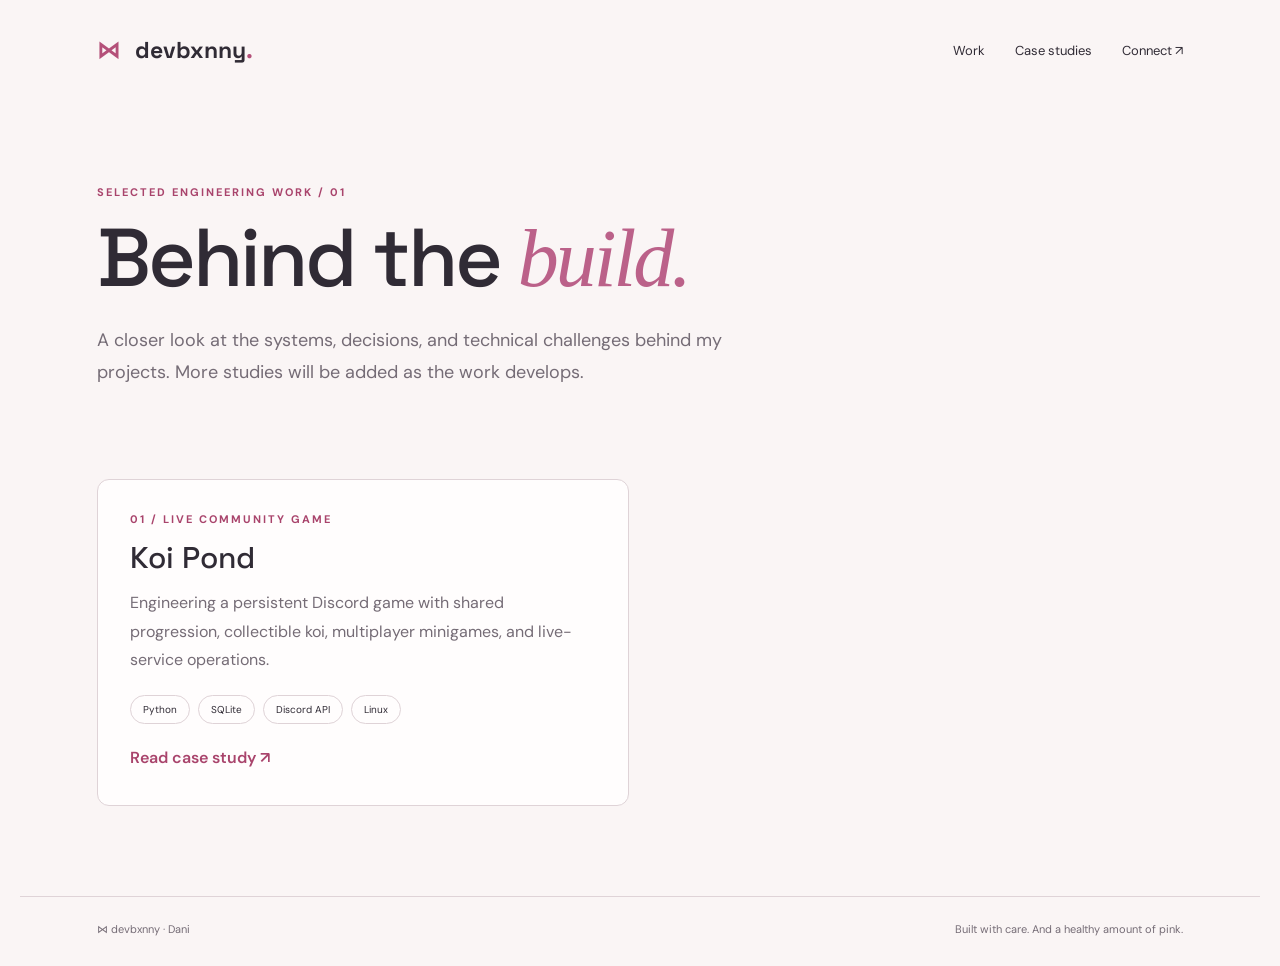
==== studies/index.html @ 96ceda7b "Add files via upload" ====
<!doctype html>
<html lang="en"><head><meta charset="utf-8"><meta name="viewport" content="width=device-width,initial-scale=1"><meta name="description" content="Technical case studies and game development projects by devbxnny"><title>Case Studies · devbxnny</title><link rel="stylesheet" href="../styles.css"></head><body><nav><a class="brand" href="../index.html"><span class="bow">⋈</span> devbxnny<span style="color:#b45079">.</span></a><div class="links"><a href="../index.html#work">Work</a><a href="index.html">Case studies</a><a href="../index.html#contact">Connect ↗</a></div></nav><main><header class="study-hero"><div class="study-eyebrow">Selected engineering work / 01</div><h1>Behind the <em>build.</em></h1><p>A closer look at the systems, decisions, and technical challenges behind my projects. More studies will be added as the work develops.</p></header><section class="study-grid" aria-label="Case studies"><article class="study-card"><div class="study-eyebrow">01 / Live community game</div><h2>Koi Pond</h2><p>Engineering a persistent Discord game with shared progression, collectible koi, multiplayer minigames, and live-service operations.</p><div class="tags"><span>Python</span><span>SQLite</span><span>Discord API</span><span>Linux</span></div><p><a href="koi-pond.html">Read case study ↗</a></p></article></section></main><footer><span>⋈ devbxnny · Dani</span><span>Built with care. And a healthy amount of pink.</span></footer></body></html>
---- styles.css ----
@import url('https://fonts.googleapis.com/css2?family=DM+Sans:wght@400;500;600;700&family=Space+Grotesk:wght@400;500;600;700&display=swap');
:root {
  --bg:#faf5f5;
  --ink:#302b35;
  --pink:#e895b5;
  --line:#dfd3d7;
  --muted:#756c76
}

* {
  box-sizing:border-box
}

html {
  scroll-behavior:smooth
}

body {
  margin:0;
  background:var(--bg);
  color:var(--ink);
  font-family:'DM Sans',sans-serif
}

a {
  color:inherit;
  text-decoration:none
}

button {
  font:inherit
}

nav,main,footer {
  max-width:1240px;
  margin:auto;
  padding:0 6%
}

nav {
  height:100px;
  display:flex;
  align-items:center;
  justify-content:space-between
}

.brand {
  font-family:'Space Grotesk',sans-serif;
  font-weight:700;
  font-size:23px
}

.bow {
  color:#b45079;
  margin-right:9px
}

nav .links {
  display:flex;
  gap:30px;
  font-size:13px
}

nav a:hover {
  color:#a9446c
}

.hero {
  padding:75px 0 95px;
  position:relative
}

.eyebrow {
  text-transform:uppercase;
  letter-spacing:2px;
  font-size:11px;
  font-weight:700;
  color:#946078;
  display:flex;
  align-items:center;
  gap:10px
}

.dot {
  width:7px;
  height:7px;
  background:#bd6b8d;
  border-radius:50%
}

h1,h2,h3 {
  font-family:'Space Grotesk',sans-serif
}

h1 {
  font-size:clamp(54px,7vw,92px);
  font-weight:500;
  line-height:1.05;
  letter-spacing:-5px;
  margin:28px 0;
  max-width:850px
}

h1 em {
  font-family:Georgia,serif;
  color:#bb6189;
  font-weight:400
}

.intro {
  max-width:500px;
  color:var(--muted);
  font-size:17px;
  line-height:1.8
}

.actions {
  display:flex;
  gap:25px;
  align-items:center;
  margin-top:34px
}

.button {
  background:var(--ink);
  color:white;
  padding:15px 24px;
  border-radius:5px;
  font-size:13px
}

.textlink {
  font-size:13px;
  border-bottom:1px solid var(--line);
  padding:10px 0
}

.hero-index {
  position:absolute;
  right:0;
  bottom:96px;
  font-size:11px;
  color:var(--muted);
  writing-mode:vertical-rl;
  letter-spacing:2px
}

.section-top {
  border-top:1px solid var(--line);
  padding-top:25px;
  display:flex;
  align-items:baseline;
  justify-content:space-between;
  margin-bottom:30px
}

.section-top h2 {
  font-size:26px;
  font-weight:500;
  margin:0;
  letter-spacing:-1px
}

.section-top span {
  font-size:11px;
  color:var(--muted)
}

.project {
  display:grid;
  grid-template-columns:1.2fr 1fr;
  gap:55px;
  align-items:center;
  margin-bottom:70px
}

.art {
  height:360px;
  background:#efc5d6;
  border-radius:8px;
  overflow:hidden;
  position:relative
}

.pond {
  background:#dce8df
}

.pond svg {
  width:100%;
  height:100%
}

.art-caption {
  position:absolute;
  bottom:18px;
  left:22px;
  font-size:10px;
  letter-spacing:1.5px;
  color:#445c54
}

.project-number {
  font-size:11px;
  color:var(--muted);
  letter-spacing:1px
}

h3 {
  font-size:36px;
  font-weight:500;
  letter-spacing:-1.5px;
  margin:17px 0
}

.project p {
  font-size:14px;
  color:var(--muted);
  line-height:1.9
}

.tags {
  display:flex;
  flex-wrap:wrap;
  gap:8px;
  margin:22px 0
}

.tags span {
  font-size:10px;
  border:1px solid var(--line);
  border-radius:25px;
  padding:7px 12px
}

.project a {
  display:inline-block;
  font-size:12px;
  border-bottom:1px solid #a1949d;
  padding-bottom:7px
}

.small-projects {
  display:grid;
  grid-template-columns:1fr 1fr;
  gap:30px
}

.small-projects .art {
  height:270px
}

.small-projects h3 {
  font-size:27px;
  margin:20px 0 12px
}

.small-projects a {
  display:inline-block;
  font-size:12px;
  border-bottom:1px solid #a1949d;
  padding-bottom:7px
}

.small-projects p {
  font-size:14px;
  color:var(--muted);
  line-height:1.8
}

.system-art {
  background:#33343e;
  display:flex;
  align-items:center;
  justify-content:center
}

.tree {
  position:relative;
  width:230px;
  height:175px
}

.node {
  position:absolute;
  border:1px solid #dca6c0;
  background:#43404e;
  width:46px;
  height:46px;
  transform:rotate(45deg);
  border-radius:6px;
  box-shadow:0 0 24px #df92b320
}

.node:nth-child(1) {
  left:92px;
  top:0
}

.node:nth-child(2) {
  left:20px;
  top:115px
}

.node:nth-child(3) {
  left:164px;
  top:115px
}

.tree svg {
  position:absolute;
  width:230px;
  height:175px
}

.room-art {
  background:#f0d9d9;
  display:flex;
  align-items:center;
  justify-content:center
}

.room {
  width:230px;
  height:180px;
  border:2px solid #b88498;
  background:#f7e9e7;
  box-shadow:16px 16px 0 #d9b3c1;
  position:relative
}

.window {
  position:absolute;
  top:20px;
  left:85px;
  width:62px;
  height:60px;
  background:linear-gradient(90deg,transparent 47%,#c198aa 47%,#c198aa 53%,transparent 53%),linear-gradient(transparent 47%,#c198aa 47%,#c198aa 53%,transparent 53%),#d5e4e5;
  border:3px solid #c198aa
}

.bed {
  position:absolute;
  left:20px;
  bottom:20px;
  width:100px;
  height:45px;
  background:#df9eb9;
  border:2px solid #b88498;
  border-radius:5px
}

.bed:before {
  content:'';
  position:absolute;
  background:#fff6f4;
  left:4px;
  top:5px;
  width:28px;
  height:25px;
  border-radius:3px
}

.plant {
  position:absolute;
  right:26px;
  bottom:20px;
  width:26px;
  height:30px;
  background:#b67c94;
  border-radius:0 0 8px 8px
}

.plant:before {
  content:'';
  position:absolute;
  width:25px;
  height:40px;
  left:0;
  bottom:24px;
  border-radius:80% 0;
  background:#87a591;
  transform:rotate(-20deg)
}

.about {
  display:grid;
  grid-template-columns:1fr 1.3fr;
  gap:80px;
  margin:90px 0;
  padding-top:30px;
  border-top:1px solid var(--line)
}

.about h2 {
  font-size:40px;
  letter-spacing:-2px;
  font-weight:500;
  line-height:1.2;
  margin:22px 0
}

.about p {
  color:var(--muted);
  font-size:15px;
  line-height:1.9
}

.skills {
  display:grid;
  grid-template-columns:1fr 1fr;
  gap:20px;
  border-top:1px solid var(--line);
  margin-top:30px;
  padding-top:24px
}

.skills b {
  font-size:12px
}

.skills p {
  font-size:12px;
  margin:8px 0
}

.contact {
  background:#edd2df;
  border-radius:8px;
  padding:45px;
  display:flex;
  align-items:center;
  justify-content:space-between;
  margin-bottom:60px
}

.contact h2 {
  font-size:35px;
  letter-spacing:-1.5px;
  font-weight:500;
  margin:10px 0
}

.contact p {
  font-size:13px;
  color:var(--muted)
}

footer {
  border-top:1px solid var(--line);
  padding-top:25px;
  padding-bottom:30px;
  display:flex;
  justify-content:space-between;
  font-size:11px;
  color:var(--muted)
}

a:focus-visible {
  outline:3px solid #b45079;
  outline-offset:5px
}

@media(max-width:700px) {
  nav {
    height:80px
  }
  .links {
    gap:16px!important
  }
  .hero {
    padding:50px 0 65px
  }
  h1 {
    letter-spacing:-3px
  }
  .hero-index {
    display:none
  }
  .project,.about {
    grid-template-columns:1fr;
    gap:25px
  }
  .small-projects {
    grid-template-columns:1fr
  }
  .art {
    height:280px
  }
  .about {
    margin:65px 0;
    gap:5px
  }
  .contact {
    padding:28px;
    display:block
  }
  .contact .button {
    display:inline-block;
    margin-top:15px
  }
  footer {
    gap:20px;
    line-height:1.7
  }
  .section-top span {
    max-width:100px;
    text-align:right
  }
}

/* UE Waypoint affiliate partnership */
.affiliate {
  border-top: 1px solid var(--line);
  padding: 30px 0 50px;
  margin-bottom: 35px;
}

.affiliate h2 {
  font-size: clamp(28px, 4vw, 36px);
  font-weight: 500;
  letter-spacing: -1.5px;
  margin: 18px 0;
}

.affiliate p {
  max-width: 600px;
  font-size: 15px;
  line-height: 1.8;
  color: var(--muted);
}

.affiliate-actions {
  display: flex;
  flex-wrap: wrap;
  align-items: center;
  gap: 20px;
  margin: 24px 0 18px;
}

.affiliate-code {
  font-size: 14px;
}

.affiliate-code strong {
  color: #a9446c;
  letter-spacing: 1px;
}

.affiliate .affiliate-disclosure {
  font-size: 12px;
}

/* GitHub and Ko-fi contact buttons */
.contact { gap: 30px; flex-wrap: wrap; }
.contact-actions { display: flex; flex-direction: column; align-items: flex-start; gap: 16px; }
.contact-actions > .button { display: inline-block; text-align: center; }
@media (max-width: 700px) {
  .contact-actions { margin-top: 24px; }
  .contact-actions .button { margin-top: 0; }
}

/* Portfolio case study pages */
.study-hero{padding:85px 0 48px;max-width:850px}
.study-hero h1{font-size:clamp(44px,7vw,82px);letter-spacing:-3px;line-height:1.05;margin:16px 0 22px}
.study-hero p{font-size:18px;line-height:1.8;color:var(--muted);max-width:700px}
.study-eyebrow{font-size:11px;letter-spacing:2px;text-transform:uppercase;color:#a9446c;font-weight:700}
.study-grid{display:grid;grid-template-columns:repeat(2,minmax(0,1fr));gap:22px;margin:24px 0 90px}
.study-card{border:1px solid var(--line);border-radius:12px;padding:32px;background:#fffdfd;display:flex;flex-direction:column;gap:12px}
.study-card h2{font-size:30px;margin:0;font-weight:500}
.study-card p{color:var(--muted);line-height:1.8;margin:0}
.study-card a,.study-teaser a,.study-content a{color:#a9446c;font-weight:600}
.study-card .tags{margin:8px 0}
.study-content{max-width:820px;padding-bottom:85px}
.study-content section{border-top:1px solid var(--line);padding:34px 0}
.study-content h2{font-size:clamp(25px,4vw,36px);font-weight:500;letter-spacing:-1px;margin:0 0 15px}
.study-content p,.study-content li{line-height:1.9;color:var(--muted);font-size:16px}
.study-content ul{padding-left:24px}
.study-meta{display:flex;gap:10px;flex-wrap:wrap;margin:28px 0}
.study-meta span{border:1px solid var(--line);border-radius:100px;padding:8px 14px;font-size:12px}
.study-note{padding:20px 24px;background:#f7edf1;border-left:3px solid #b45079;border-radius:6px;color:#624b57;line-height:1.7}
.study-teaser{margin-top:24px;line-height:1.7}
.study-back{display:inline-block;margin-top:35px;color:#a9446c}
@media(max-width:700px){.study-grid{grid-template-columns:1fr}.study-hero{padding:55px 0 30px}.study-card{padding:24px}}

/* Rich technical case study */
.case-stats{display:grid;grid-template-columns:repeat(3,1fr);gap:12px;margin:30px 0 12px}.case-stats div{padding:19px;background:#f8edf2;border:1px solid var(--line);border-radius:12px;display:flex;flex-direction:column;gap:6px}.case-stats strong{font-size:clamp(23px,3vw,36px);color:#a9446c}.case-stats span,.case-footnote{font-size:12px!important;color:var(--muted)!important;line-height:1.6!important}.case-figure{margin:25px 0 34px}.case-figure a{display:block;border:1px solid var(--line);border-radius:12px;overflow:hidden;background:#f5e7ee}.case-figure img{display:block;width:100%;height:auto;max-height:700px;object-fit:contain;object-position:left center}.case-figure figcaption{font-size:13px;color:var(--muted);line-height:1.6;margin-top:10px}.case-hero-image img{max-height:680px}.case-gallery{display:grid;grid-template-columns:repeat(2,minmax(0,1fr));gap:18px}.case-gallery img{height:360px;object-fit:contain}.case-code img{max-height:850px}.study-content h3{font-size:20px;margin:28px 0 8px}.study-content code{font-size:.9em;background:#f8edf2;padding:2px 5px;border-radius:4px}.case-diagram{display:flex;align-items:center;gap:12px;justify-content:space-between;background:#f8edf2;border:1px solid var(--line);border-radius:12px;padding:25px 18px;margin:24px 0 8px}.case-diagram div{flex:1;text-align:center;background:white;border:1px solid var(--line);border-radius:9px;padding:17px 8px;font-weight:600;color:#a9446c}.case-diagram small{display:block;font-weight:400;color:var(--muted);margin-top:6px}.case-diagram b{color:#a9446c}@media(max-width:700px){.case-gallery{grid-template-columns:1fr}.case-gallery img{height:auto;max-height:550px}.case-stats{grid-template-columns:1fr}.case-diagram{flex-direction:column}.case-diagram div{width:100%}.case-diagram b{transform:rotate(90deg)}}
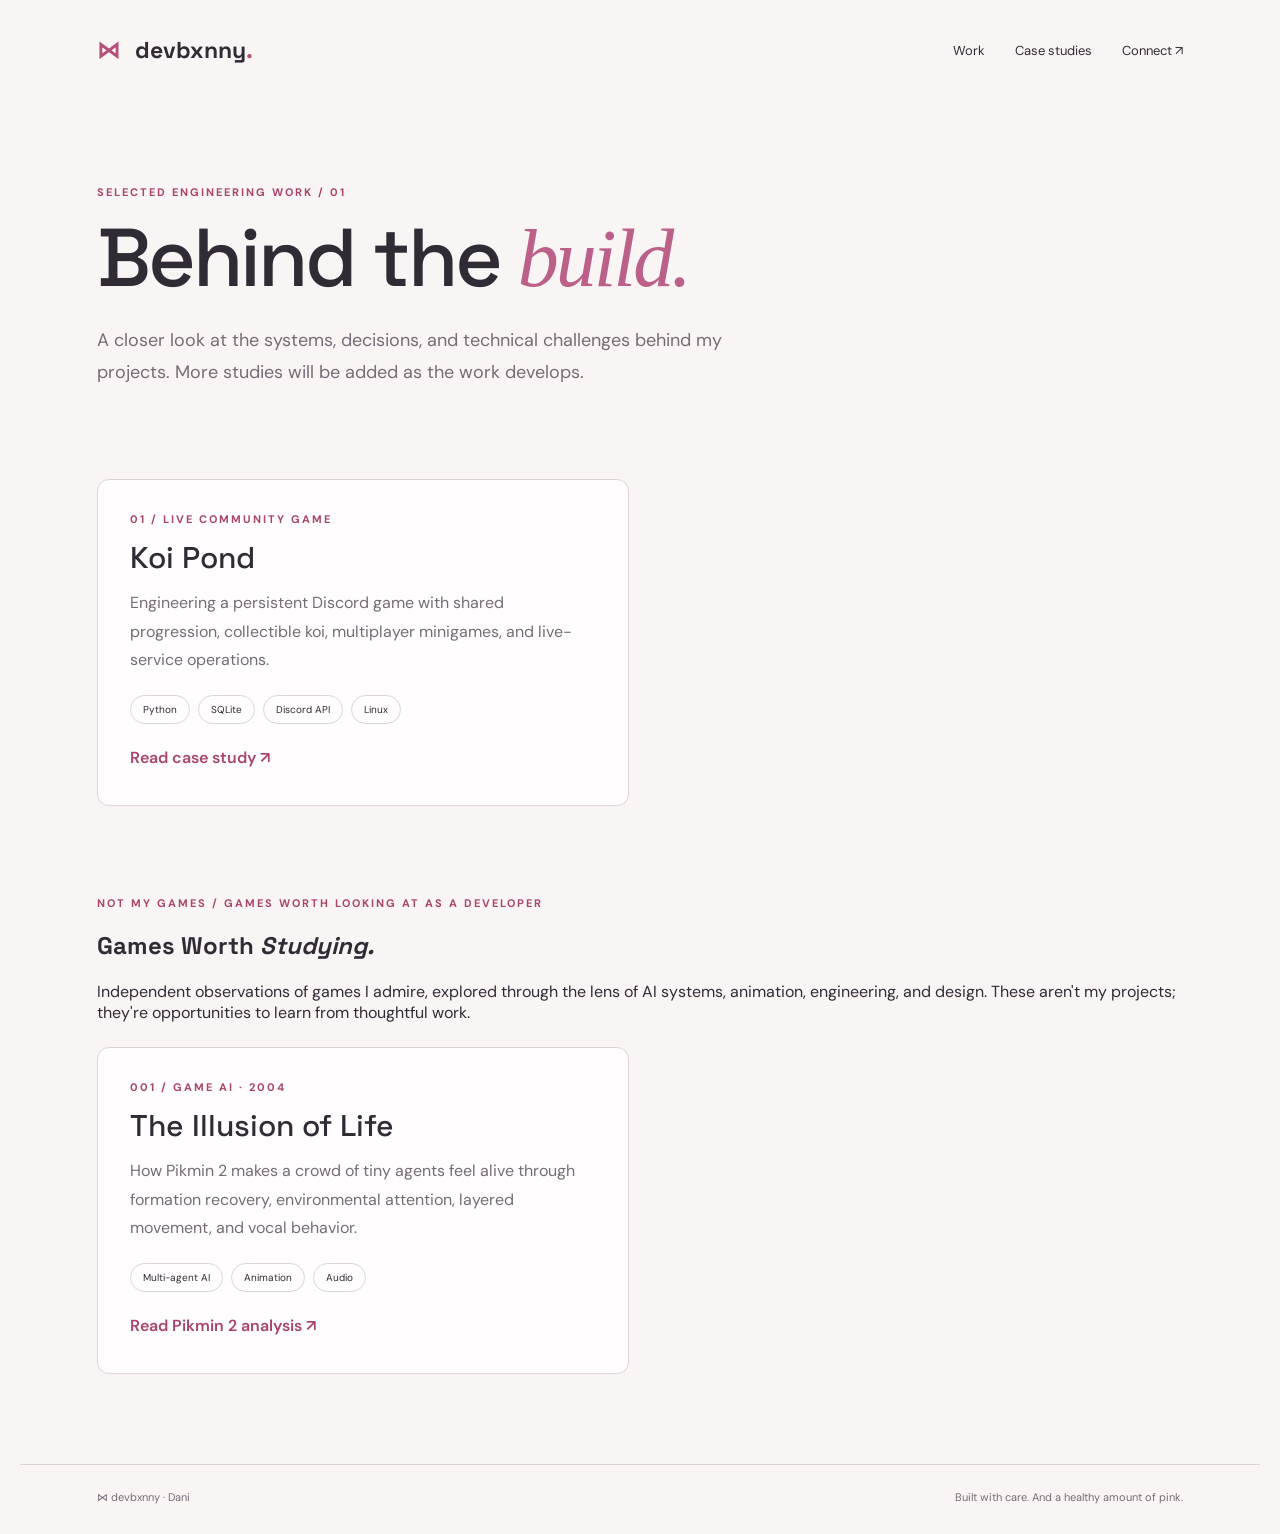
==== commit 7ab0e4d6: "pikmin study" ====
--- a/studies/index.html
+++ b/studies/index.html
@@ -1,2 +1,11 @@
 <!doctype html>
-<html lang="en"><head><meta charset="utf-8"><meta name="viewport" content="width=device-width,initial-scale=1"><meta name="description" content="Technical case studies and game development projects by devbxnny"><title>Case Studies · devbxnny</title><link rel="stylesheet" href="../styles.css"></head><body><nav><a class="brand" href="../index.html"><span class="bow">⋈</span> devbxnny<span style="color:#b45079">.</span></a><div class="links"><a href="../index.html#work">Work</a><a href="index.html">Case studies</a><a href="../index.html#contact">Connect ↗</a></div></nav><main><header class="study-hero"><div class="study-eyebrow">Selected engineering work / 01</div><h1>Behind the <em>build.</em></h1><p>A closer look at the systems, decisions, and technical challenges behind my projects. More studies will be added as the work develops.</p></header><section class="study-grid" aria-label="Case studies"><article class="study-card"><div class="study-eyebrow">01 / Live community game</div><h2>Koi Pond</h2><p>Engineering a persistent Discord game with shared progression, collectible koi, multiplayer minigames, and live-service operations.</p><div class="tags"><span>Python</span><span>SQLite</span><span>Discord API</span><span>Linux</span></div><p><a href="koi-pond.html">Read case study ↗</a></p></article></section></main><footer><span>⋈ devbxnny · Dani</span><span>Built with care. And a healthy amount of pink.</span></footer></body></html>
+<html lang="en"><head><meta charset="utf-8"><meta name="viewport" content="width=device-width,initial-scale=1"><meta name="description" content="Technical case studies and game development projects by devbxnny"><title>Case Studies · devbxnny</title><link rel="stylesheet" href="../styles.css"></head><body><nav><a class="brand" href="../index.html"><span class="bow">⋈</span> devbxnny<span style="color:#b45079">.</span></a><div class="links"><a href="../index.html#work">Work</a><a href="index.html">Case studies</a><a href="../index.html#contact">Connect ↗</a></div></nav><main><header class="study-hero"><div class="study-eyebrow">Selected engineering work / 01</div><h1>Behind the <em>build.</em></h1><p>A closer look at the systems, decisions, and technical challenges behind my projects. More studies will be added as the work develops.</p></header><section class="study-grid" aria-label="Case studies"><article class="study-card"><div class="study-eyebrow">01 / Live community game</div><h2>Koi Pond</h2><p>Engineering a persistent Discord game with shared progression, collectible koi, multiplayer minigames, and live-service operations.</p><div class="tags"><span>Python</span><span>SQLite</span><span>Discord API</span><span>Linux</span></div><p><a href="koi-pond.html">Read case study ↗</a></p></article></section><section id="games-worth-studying" aria-label="Independent game analyses" class="study-category">
+<div class="study-eyebrow">Not my games / Games worth looking at as a developer</div>
+<h2>Games Worth <em>Studying.</em></h2>
+<p>Independent observations of games I admire, explored through the lens of AI systems, animation, engineering, and design. These aren't my projects; they're opportunities to learn from thoughtful work.</p>
+<div class="study-grid"><article class="study-card">
+<div class="study-eyebrow">001 / Game AI · 2004</div><h2>The Illusion of Life</h2>
+<p>How Pikmin 2 makes a crowd of tiny agents feel alive through formation recovery, environmental attention, layered movement, and vocal behavior.</p>
+<div class="tags"><span>Multi-agent AI</span><span>Animation</span><span>Audio</span></div>
+<p><a href="pikmin-2.html">Read Pikmin 2 analysis ↗</a></p>
+</article></div></section></main><footer><span>⋈ devbxnny · Dani</span><span>Built with care. And a healthy amount of pink.</span></footer></body></html>
